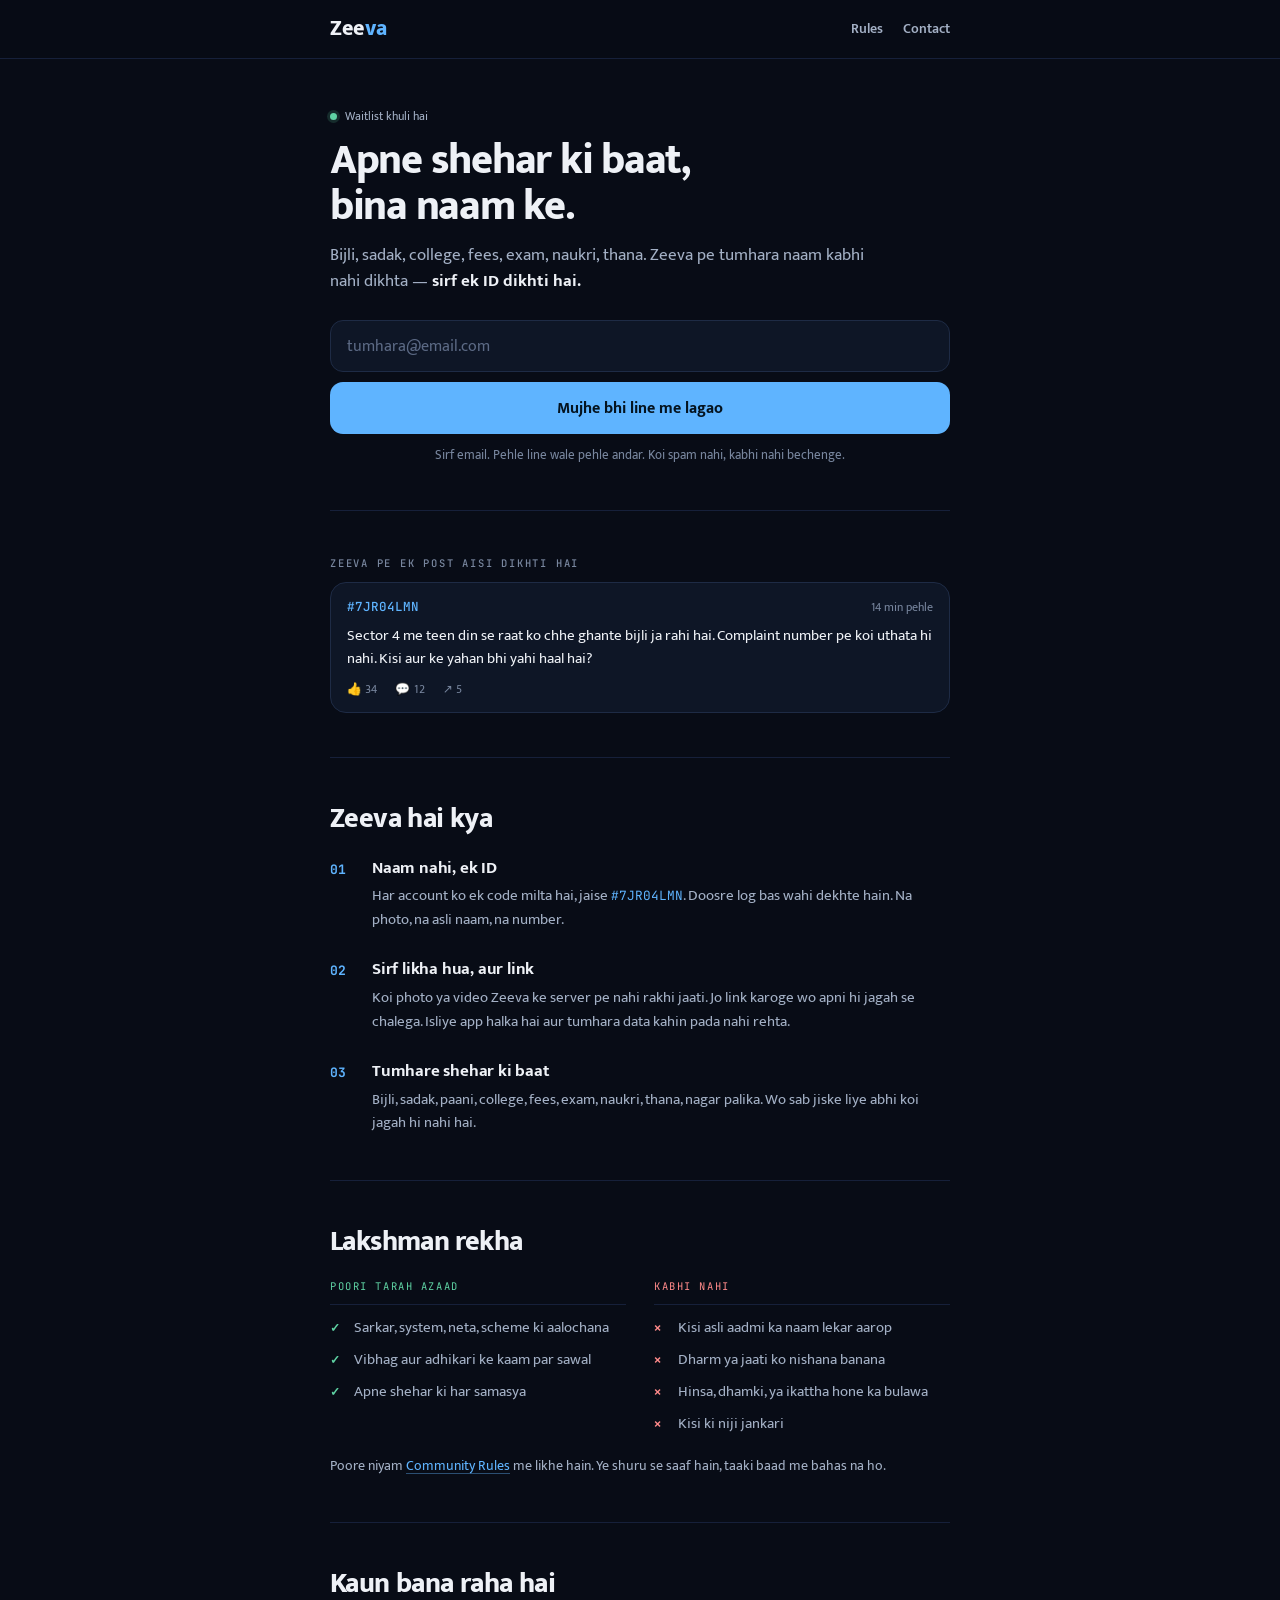
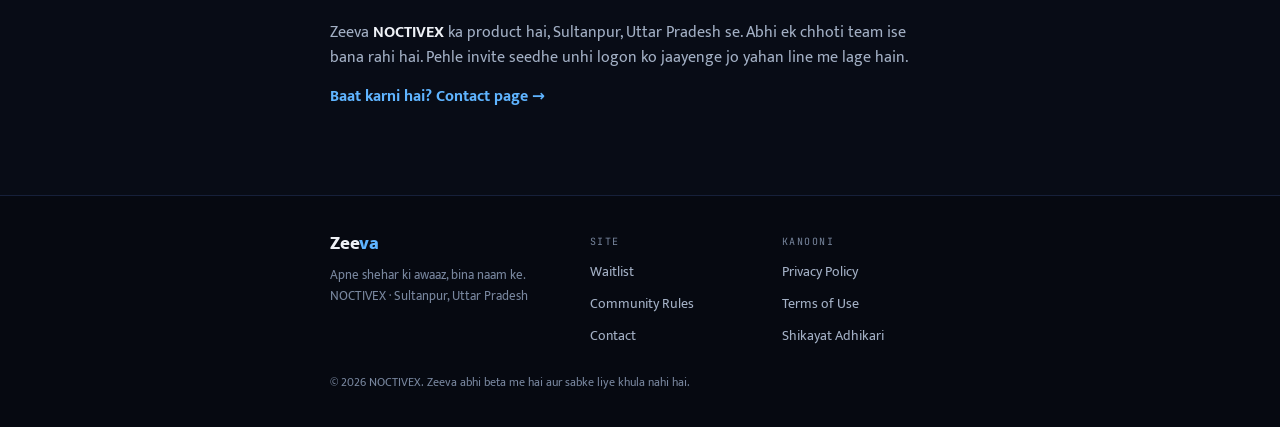
==== index.html @ e88ceaba "Add files via upload" ====
<!doctype html>
<html lang="hi">
<head>
<meta charset="utf-8">
<meta name="viewport" content="width=device-width, initial-scale=1, viewport-fit=cover">
<meta name="description" content="Apne shehar ki awaaz, bina naam ke. Zeeva beta ke liye line me lag jao.">
<meta name="theme-color" content="#080c16">
<meta property="og:title" content="Zeeva — apne shehar ki baat, bina naam ke.">
<meta property="og:description" content="Apne shehar ki awaaz, bina naam ke. Zeeva beta ke liye line me lag jao.">
<meta property="og:type" content="website">
<link rel="preconnect" href="https://fonts.googleapis.com">
<link rel="preconnect" href="https://fonts.gstatic.com" crossorigin>
<link rel="stylesheet" href="https://fonts.googleapis.com/css2?family=Mukta:wght@400;500;600;700;800&family=JetBrains+Mono:wght@400;500;700&display=swap">
<link rel="stylesheet" href="styles.css">
<title>Zeeva Waitlist</title>
</head>
<body>
<header class="shell-head">
  <div class="shell-head-in">
    <a class="mark" href="index.html">Zee<span>va</span></a>
    <nav class="mainnav">
      <a href="rules.html">Rules</a>
      <a href="contact.html">Contact</a>
    </nav>
  </div>
</header>
<main class="shell-main">
<div class="hero">
  <p class="live"><span class="live-dot" aria-hidden="true"></span>Waitlist khuli hai</p>

  <!-- The count is real, read from the sheet at load. It stays hidden until there are
       enough people for it to mean something; until then the headline below carries the page. -->
  <div class="count" id="countBlock" hidden>
    <p class="kicker kicker-blue">Ab tak line me</p>
    <strong class="count-n" id="countN">0</strong>
    <p class="count-sub"><b>log Zeeva ka intezaar kar rahe hain.</b> Tum bhi lag jao.</p>
  </div>

  <h1 class="hero-title">Apne shehar ki baat,<br>bina naam ke.</h1>
  <p class="hero-lede">Bijli, sadak, college, fees, exam, naukri, thana. Zeeva pe tumhara naam kabhi nahi dikhta &mdash;
     <b>sirf ek ID dikhti hai.</b></p>
</div>

<div class="join" id="join">
  <div id="formView">
    <form id="waitForm" novalidate>
      <label class="sr" for="emailInput">Email</label>
      <input type="email" id="emailInput" name="email" placeholder="tumhara@email.com" autocomplete="email" required>
      <button type="submit" id="joinBtn">Mujhe bhi line me lagao</button>
    </form>
    <p class="join-fine">Sirf email. Pehle line wale pehle andar. Koi spam nahi, kabhi nahi bechenge.</p>
    <p class="join-err" id="errMsg" hidden></p>
  </div>
  <div id="doneView" class="done" hidden>
    <span class="done-tick" aria-hidden="true"><svg viewBox="0 0 24 24" width="18" height="18" fill="none" stroke="currentColor" stroke-width="2.5" stroke-linecap="round" stroke-linejoin="round"><path d="M4 12.5l5 5L20 6.5"/></svg></span>
    <h2 id="doneTitle">Tum line me ho.</h2>
    <p id="doneText">Invite isi email pe aayega. Tab tak kuch karne ki zarurat nahi.</p>
    <div class="idcard">
      <span class="idcard-label">Andar aane pe aisi ID milegi</span>
      <b id="sampleId">#K7Q2M9XR</b>
    </div>
  </div>
</div>

<section class="band" id="recentBand" hidden>
  <p class="kicker">Abhi-abhi jude</p>
  <div class="recent" id="recentList"></div>
</section>

<section class="band">
  <p class="kicker">Zeeva pe ek post aisi dikhti hai</p>
  <article class="post">
    <div class="post-head"><span class="pid">#7JR04LMN</span><span class="post-when">14 min pehle</span></div>
    <p>Sector 4 me teen din se raat ko chhe ghante bijli ja rahi hai. Complaint number pe koi uthata hi nahi.
       Kisi aur ke yahan bhi yahi haal hai?</p>
    <div class="post-react"><span>&#128077; 34</span><span>&#128172; 12</span><span>&#8599; 5</span></div>
  </article>
</section>

<section class="band">
  <h2 class="sec-title">Zeeva hai kya</h2>
  <div class="rows">
    <div class="row">
      <span class="row-num">01</span>
      <div class="row-body">
        <h3>Naam nahi, ek ID</h3>
        <p>Har account ko ek code milta hai, jaise <code>#7JR04LMN</code>. Doosre log bas wahi dekhte hain. Na photo, na asli naam, na number.</p>
      </div>
    </div>
    <div class="row">
      <span class="row-num">02</span>
      <div class="row-body">
        <h3>Sirf likha hua, aur link</h3>
        <p>Koi photo ya video Zeeva ke server pe nahi rakhi jaati. Jo link karoge wo apni hi jagah se chalega. Isliye app halka hai aur tumhara data kahin pada nahi rehta.</p>
      </div>
    </div>
    <div class="row">
      <span class="row-num">03</span>
      <div class="row-body">
        <h3>Tumhare shehar ki baat</h3>
        <p>Bijli, sadak, paani, college, fees, exam, naukri, thana, nagar palika. Wo sab jiske liye abhi koi jagah hi nahi hai.</p>
      </div>
    </div>
  </div>
</section>

<section class="band">
  <h2 class="sec-title">Lakshman rekha</h2>
  <div class="split">
    <div class="split-col">
      <p class="split-head split-head-good">Poori tarah azaad</p>
      <ul class="tick-list">
        <li>Sarkar, system, neta, scheme ki aalochana</li>
        <li>Vibhag aur adhikari ke kaam par sawal</li>
        <li>Apne shehar ki har samasya</li>
      </ul>
    </div>
    <div class="split-col">
      <p class="split-head split-head-bad">Kabhi nahi</p>
      <ul class="cross-list">
        <li>Kisi asli aadmi ka naam lekar aarop</li>
        <li>Dharm ya jaati ko nishana banana</li>
        <li>Hinsa, dhamki, ya ikattha hone ka bulawa</li>
        <li>Kisi ki niji jankari</li>
      </ul>
    </div>
  </div>
  <p class="band-note">Poore niyam <a href="rules.html">Community Rules</a> me likhe hain. Ye shuru se saaf hain, taaki baad me bahas na ho.</p>
</section>

<section class="band">
  <h2 class="sec-title">Kaun bana raha hai</h2>
  <p class="prose">Zeeva <b>NOCTIVEX</b> ka product hai, Sultanpur, Uttar Pradesh se. Abhi ek chhoti team ise bana rahi hai.
     Pehle invite seedhe unhi logon ko jaayenge jo yahan line me lage hain.</p>
  <p class="prose"><a class="link-arrow" href="contact.html">Baat karni hai? Contact page</a></p>
</section>
</main>
<footer class="shell-foot">
  <div class="foot-in">
    <div class="foot-brand">
      <div class="mark mark-sm">Zee<span>va</span></div>
      <p>Apne shehar ki awaaz, bina naam ke.<br>NOCTIVEX · Sultanpur, Uttar Pradesh</p>
    </div>
    <nav class="foot-nav">
      <span class="foot-label">Site</span>
      <a href="index.html">Waitlist</a>
      <a href="rules.html">Community Rules</a>
      <a href="contact.html">Contact</a>
    </nav>
    <nav class="foot-nav">
      <span class="foot-label">Kanooni</span>
      <a href="privacy.html">Privacy Policy</a>
      <a href="terms.html">Terms of Use</a>
      <a href="contact.html#grievance">Shikayat Adhikari</a>
    </nav>
  </div>
  <p class="foot-base">© 2026 NOCTIVEX. Zeeva abhi beta me hai aur sabke liye khula nahi hai.</p>
</footer>
<script>
/* ───────────────────────────────────────────────────────────────
   DEPLOY SE PEHLE SIRF YE TEEN LINE BADALNI HAIN
   ─────────────────────────────────────────────────────────────── */
var FORM_URL = "https://script.google.com/macros/s/AKfycbwdSAIzlb4fC4mGwNX38xgOl-9HwPNO9xpGgg4PNM4Db-d7NNtj9ZOTdimFLYjKhPs4/exec";       /* Google Apps Script ka web-app address (.../exec) — sirf yahi bharna hai */
var SHOW_COUNT_AT = 50;  /* itne log hone par hi ginti dikhegi */

(function () {
  "use strict";

  /* Har baar nayi sample ID, taaki andaza ho ki kaisi dikhegi. */
  var chars = "ABCDEFGHJKLMNPQRSTUVWXYZ23456789", code = "";
  for (var c = 0; c < 8; c++) code += chars[Math.floor(Math.random() * chars.length)];
  var sample = document.getElementById("sampleId");
  if (sample) sample.textContent = "#" + code;

  /* ── asli ginti, sheet se ──────────────────────────────────────
     Jab tak SHOW_COUNT_AT log nahi hote, ginti dikhti hi nahi — "7 log line me hain"
     bharosa todta hai, banata nahi. Fetch fail ho to bhi page poora dikhta hai. */
  var countBlock = document.getElementById("countBlock"),
      countN = document.getElementById("countN"),
      recentBand = document.getElementById("recentBand"),
      recentList = document.getElementById("recentList");

  function ago(ms) {
    var m = Math.floor((Date.now() - ms) / 60000);
    if (m < 1) return "abhi";
    if (m < 60) return m + " min pehle";
    var h = Math.floor(m / 60);
    if (h < 24) return h + (h === 1 ? " ghanta pehle" : " ghante pehle");
    var d = Math.floor(h / 24);
    return d + (d === 1 ? " din pehle" : " din pehle");
  }

  function paint(data) {
    var n = Number(data && data.count) || 0;
    if (n >= SHOW_COUNT_AT) {
      countN.textContent = n.toLocaleString("en-IN");
      countBlock.hidden = false;
    }
    var recent = (data && data.recent) || [];
    if (n >= SHOW_COUNT_AT && recent.length) {
      recentList.textContent = "";
      recent.slice(0, 3).forEach(function (t) {
        var row = document.createElement("div");
        row.className = "recent-row";
        var who = document.createElement("span");
        who.textContent = "Koi juda";
        var when = document.createElement("time");
        when.textContent = ago(Number(t));
        row.appendChild(who);
        row.appendChild(when);
        recentList.appendChild(row);
      });
      recentBand.hidden = false;
    }
  }

  if (FORM_URL) {
    fetch(FORM_URL)
      .then(function (r) { return r.json(); })
      .then(paint)
      .catch(function () { /* ginti nahi mili — page waise hi theek hai */ });
  }

  /* App band tha jab kisi ne email diya: wo email browser me ruka rehta hai aur ab bheja jata hai. */
  function pending(set) {
    try {
      if (set === undefined) return localStorage.getItem("zeeva-pending") || "";
      if (set) localStorage.setItem("zeeva-pending", set); else localStorage.removeItem("zeeva-pending");
    } catch (e) { /* private window — safety net band, baaki sab chalta hai */ }
    return "";
  }

  function send(email) {
    /* no-cors: Apps Script ka jawab padha nahi ja sakta, par bhej diya jata hai. */
    return fetch(FORM_URL, {
      method: "POST",
      mode: "no-cors",
      body: new URLSearchParams({ email: email, at: new Date().toISOString() })
    });
  }

  var waiting = pending();
  if (FORM_URL && waiting) {
    send(waiting).then(function () { pending(null); }).catch(function () { /* agli baar phir koshish */ });
  }

  /* ── form ─────────────────────────────────────────────────────── */
  var form = document.getElementById("waitForm");
  if (!form) return;
  var input = document.getElementById("emailInput"),
      btn = document.getElementById("joinBtn"),
      err = document.getElementById("errMsg"),
      formView = document.getElementById("formView"),
      doneView = document.getElementById("doneView"),
      doneTitle = document.getElementById("doneTitle"),
      doneText = document.getElementById("doneText");

  form.addEventListener("submit", function (e) {
    e.preventDefault();
    err.hidden = true;
    var email = input.value.trim();
    if (!/^[^\s@]+@[^\s@]+\.[^\s@]{2,}$/.test(email)) {
      err.textContent = "Email thoda check kar lo, kuch galat lag raha hai.";
      err.hidden = false;
      input.focus();
      return;
    }
    if (!FORM_URL) {
      formView.hidden = true;
      doneView.hidden = false;
      doneTitle.textContent = "Preview mode";
      doneText.textContent = "Ye abhi sirf design hai, koi email save nahi hua. Deploy karte waqt FORM_URL bhar do.";
      return;
    }
    btn.disabled = true;
    btn.textContent = "Bhej rahe hain...";
    send(email).then(function () {
      pending(null);
      formView.hidden = true;
      doneView.hidden = false;
    }).catch(function () {
      /* Net nahi hai: email browser me rakh lete hain aur agli baar khud bhej denge. */
      pending(email);
      btn.disabled = false;
      btn.textContent = "Mujhe bhi line me lagao";
      err.textContent = "Abhi bhej nahi paye. Tumhara email is phone me rakh liya hai — ye page dobara khologe to apne aap chala jayega.";
      err.hidden = false;
    });
  });
})();
</script>
</body>
</html>
---- styles.css ----
/* ===========================================================================
   Zeeva — waitlist site · look "Ginti"
   Ginti hi hero hai: bada mono number, uske neeche sab kuch. Baaki page shaant
   rehte hain taaki wo ek number sabse pehle dikhe. Sirf dark, app ki tarah.
   =========================================================================== */

:root {
  color-scheme: dark;
  padding: env(safe-area-inset-top, 0px) 0 env(safe-area-inset-bottom, 0px);

  --bg:        #080c16;
  --surface:   #0e1626;
  --surface-2: #131e33;
  --line:      #1e2b45;
  --hair:      #16203a;

  --fg:   #eef1f6;
  --fg-2: #a3b0c5;
  --fg-3: #78869e;

  --blue:  #5fb4ff;
  --green: #5fd3a4;
  --amber: #ffb340;
  --red:   #ff8a8a;

  --body: "Mukta", "Segoe UI", system-ui, -apple-system, sans-serif;
  --mono: "JetBrains Mono", ui-monospace, Menlo, "Courier New", monospace;

  --col: 660px;
}

* { box-sizing: border-box; }
[hidden] { display: none !important; }

body {
  margin: 0;
  background: var(--bg);
  color: var(--fg);
  font-family: var(--body);
  font-size: 16px;
  line-height: 1.62;
  -webkit-font-smoothing: antialiased;
}

a { color: var(--blue); text-decoration-color: rgba(95, 180, 255, .4); text-underline-offset: 3px; }
a:hover { text-decoration-color: var(--blue); }
:focus-visible { outline: 2px solid var(--blue); outline-offset: 3px; border-radius: 4px; }
code { font-family: var(--mono); font-size: .88em; color: var(--blue); }
b, strong { font-weight: 700; color: var(--fg); }
.sr { position: absolute; width: 1px; height: 1px; overflow: hidden; clip: rect(0 0 0 0); white-space: nowrap; }

/* ── shell ──────────────────────────────────────────────────────────────── */

.shell-head {
  position: sticky;
  top: env(safe-area-inset-top, 0px);
  z-index: 20;
  background: rgba(8, 12, 22, .9);
  backdrop-filter: blur(10px);
  -webkit-backdrop-filter: blur(10px);
  border-bottom: 1px solid var(--hair);
}
.shell-head-in {
  width: 100%; max-width: var(--col); margin: 0 auto;
  padding-inline: 20px;
  height: 58px;
  display: flex; align-items: center; justify-content: space-between; gap: 16px;
}
.mark {
  font-size: 22px; font-weight: 800; letter-spacing: -.012em;
  color: var(--fg); text-decoration: none; line-height: 1;
}
.mark span { color: var(--blue); }
.mark-sm { font-size: 19px; }

.mainnav { display: flex; gap: 20px; }
.mainnav a { font-size: 14px; font-weight: 600; color: var(--fg-2); text-decoration: none; }
.mainnav a:hover, .mainnav a.on { color: var(--fg); }

.shell-main {
  width: 100%; max-width: var(--col); margin: 0 auto;
  padding-inline: 20px;
  padding-block: 36px 72px;
}

/* ── shared ─────────────────────────────────────────────────────────────── */

.kicker {
  font-family: var(--mono);
  font-size: 10.5px; font-weight: 500;
  letter-spacing: .17em; text-transform: uppercase;
  color: var(--fg-3);
  margin: 0 0 10px;
}
.kicker-blue { color: var(--blue); }

.sec-title {
  font-size: clamp(23px, 5vw, 28px);
  font-weight: 800; line-height: 1.18; letter-spacing: -.022em;
  text-wrap: balance;
  margin: 0 0 20px;
}

.band { padding-block: 44px 0; }
.band + .band { border-top: 1px solid var(--hair); margin-top: 44px; padding-top: 44px; }
.band-note { margin: 20px 0 0; font-size: 14px; color: var(--fg-2); }

.prose { margin: 0 0 14px; font-size: 15.5px; color: var(--fg-2); max-width: 38em; }
.prose b { color: var(--fg); }
.link-arrow { font-weight: 700; text-decoration: none; }
.link-arrow::after { content: " \2192"; }

/* ── hero: the count ────────────────────────────────────────────────────── */

.live {
  display: inline-flex; align-items: center; gap: 8px;
  font-size: 12px; color: var(--fg-2);
}
.live-dot {
  width: 7px; height: 7px; border-radius: 4px; background: var(--green);
  box-shadow: 0 0 0 3px rgba(95, 211, 164, .16);
}

.count { margin-bottom: 18px; }
.count-n {
  display: block;
  font-family: var(--mono);
  font-size: clamp(52px, 16vw, 76px);
  font-weight: 700; line-height: .9; letter-spacing: -.035em;
  color: var(--blue);
  font-variant-numeric: tabular-nums;
  margin: 2px 0 8px;
}
.count-sub { margin: 0; font-size: 16px; line-height: 1.45; color: var(--fg-2); }
.count-sub b { color: var(--fg); }

.hero-title {
  font-size: clamp(31px, 8.2vw, 42px);
  font-weight: 800; line-height: 1.08; letter-spacing: -.03em;
  text-wrap: balance;
  margin: 0 0 14px;
}
.hero-lede { margin: 0 0 26px; font-size: 16.5px; line-height: 1.55; color: var(--fg-2); max-width: 33em; }
.hero-lede b { color: var(--fg); }

/* ── signup ─────────────────────────────────────────────────────────────── */

.join { margin-bottom: 14px; }
.join form { display: flex; flex-direction: column; gap: 10px; }
.join input[type="email"] {
  width: 100%; height: 52px; padding: 0 16px;
  border: 1px solid var(--line); border-radius: 13px;
  background: var(--surface); color: var(--fg);
  font: inherit; font-size: 15.5px;
}
.join input[type="email"]::placeholder { color: #5c6a85; }
.join input[type="email"]:focus-visible {
  outline: none; border-color: var(--blue);
  box-shadow: 0 0 0 3px rgba(95, 180, 255, .16);
}
.join button {
  width: 100%; height: 52px;
  border: 0; border-radius: 13px;
  background: var(--blue); color: #04131f;
  font-family: var(--body); font-size: 16px; font-weight: 700;
  cursor: pointer;
  transition: filter .12s ease, transform .12s ease;
}
.join button:hover { filter: brightness(1.07); }
.join button:active { transform: translateY(1px); }
.join button[disabled] { opacity: .6; cursor: default; }
.join-fine { margin: 12px 0 0; font-size: 12.5px; line-height: 1.55; color: var(--fg-3); text-align: center; }
.join-err { margin: 12px 0 0; font-size: 13.5px; color: var(--red); text-align: center; }

.done { border: 1px solid rgba(95, 211, 164, .4); background: rgba(95, 211, 164, .06); border-radius: 16px; padding: 20px 18px; }
.done-tick {
  width: 36px; height: 36px; border-radius: 18px;
  background: rgba(95, 211, 164, .15); color: var(--green);
  display: inline-flex; align-items: center; justify-content: center;
  margin-bottom: 12px;
}
.done h2 { margin: 0 0 5px; font-size: 22px; font-weight: 800; letter-spacing: -.02em; }
.done p { margin: 0; font-size: 14.5px; color: var(--fg-2); }
.idcard { margin-top: 15px; border: 1px dashed var(--line); border-radius: 12px; padding: 12px 14px; }
.idcard-label {
  display: block; font-family: var(--mono);
  font-size: 10px; letter-spacing: .14em; text-transform: uppercase;
  color: var(--fg-3); margin-bottom: 4px;
}
.idcard b { font-family: var(--mono); font-size: 20px; font-weight: 700; color: var(--blue); }

/* ── recent joins ───────────────────────────────────────────────────────── */

.recent { border: 1px solid var(--line); border-radius: 15px; background: var(--surface); overflow: hidden; }
.recent-row {
  display: flex; align-items: center; justify-content: space-between; gap: 12px;
  padding: 11px 15px;
  font-size: 13.5px;
}
.recent-row + .recent-row { border-top: 1px solid var(--hair); }
.recent-row span:first-child { color: var(--fg-2); }
.recent-row time { font-family: var(--mono); font-size: 12px; color: var(--blue); }

/* ── sample post ────────────────────────────────────────────────────────── */

.post { border: 1px solid var(--line); border-radius: 16px; background: var(--surface); padding: 14px 16px 12px; }
.post-head { display: flex; align-items: baseline; justify-content: space-between; gap: 12px; margin-bottom: 8px; }
.pid { font-family: var(--mono); font-size: 12.5px; font-weight: 500; color: var(--blue); }
.post-when { font-size: 11.5px; color: var(--fg-3); white-space: nowrap; }
.post p { margin: 0 0 10px; font-size: 15px; line-height: 1.5; }
.post-react { display: flex; gap: 18px; font-size: 12px; color: var(--fg-3); font-variant-numeric: tabular-nums; }

/* ── numbered rows ──────────────────────────────────────────────────────── */

.rows { display: flex; flex-direction: column; gap: 24px; }
.row { display: flex; gap: 16px; }
.row-num {
  flex: 0 0 auto; width: 26px;
  font-family: var(--mono); font-size: 13px; font-weight: 700;
  color: var(--blue); padding-top: 4px;
}
.row-body { min-width: 0; }
.row-body h3 { margin: 0 0 4px; font-size: 16.5px; font-weight: 700; letter-spacing: -.012em; }
.row-body p { margin: 0; font-size: 14.5px; color: var(--fg-2); }

/* ── allowed / not allowed ──────────────────────────────────────────────── */

.split { display: grid; grid-template-columns: 1fr; gap: 22px; }
@media (min-width: 620px) { .split { grid-template-columns: 1fr 1fr; gap: 28px; } }
.split-col { min-width: 0; }
.split-head {
  font-family: var(--mono);
  font-size: 10.5px; letter-spacing: .15em; text-transform: uppercase;
  margin: 0 0 12px; padding-bottom: 9px; border-bottom: 1px solid var(--hair);
}
.split-head-good { color: var(--green); }
.split-head-bad { color: var(--red); }

.tick-list, .cross-list, .dot-list {
  margin: 0; padding: 0; list-style: none;
  display: flex; flex-direction: column; gap: 10px;
}
.tick-list li, .cross-list li, .dot-list li {
  position: relative; padding-left: 24px;
  font-size: 14.5px; line-height: 1.52; color: var(--fg-2);
}
.tick-list li::before, .cross-list li::before, .dot-list li::before {
  position: absolute; left: 0; top: 0;
  font-family: var(--mono); font-size: 12px; font-weight: 700; line-height: 1.85;
}
.tick-list li::before { content: "\2713"; color: var(--green); }
.cross-list li::before { content: "\2715"; color: var(--red); }
.dot-list li::before { content: "\2014"; color: var(--fg-3); }

/* ── document pages ─────────────────────────────────────────────────────── */

.doc { max-width: 40em; }
.doc-title {
  font-size: clamp(30px, 7.5vw, 40px);
  font-weight: 800; line-height: 1.1; letter-spacing: -.032em;
  text-wrap: balance;
  margin: 0 0 10px;
}
.doc-date { font-family: var(--mono); font-size: 11.5px; color: var(--fg-3); margin: 0 0 24px; }
.doc-intro {
  font-size: 16px; line-height: 1.6; color: var(--fg-2);
  margin: 0 0 8px; padding-bottom: 28px; border-bottom: 1px solid var(--hair);
}
.doc-sec { padding-block: 28px 0; }
.doc-sec + .doc-sec { border-top: 1px solid var(--hair); margin-top: 28px; }
.doc-num {
  display: block;
  font-family: var(--mono); font-size: 13px; font-weight: 700;
  letter-spacing: .06em; color: var(--blue);
  margin-bottom: 6px;
}
.doc-sec h2 {
  font-size: 21px; font-weight: 800; letter-spacing: -.022em;
  margin: 0 0 12px;
}
.doc-sec p { margin: 0 0 12px; font-size: 15.5px; color: var(--fg-2); }
.doc-sec p:last-child { margin-bottom: 0; }
.doc-sec ul { margin: 0 0 14px; }

.callout {
  border-left: 3px solid var(--green);
  background: rgba(95, 211, 164, .06);
  border-radius: 0 12px 12px 0;
  padding: 14px 16px; margin: 0 0 14px;
}
.callout p { margin: 0; color: var(--fg); font-size: 15px; }
.callout-warn { border-left-color: var(--amber); background: rgba(255, 179, 64, .06); }

/* ── cards (contact) ────────────────────────────────────────────────────── */

.card { background: var(--surface); border: 1px solid var(--line); border-radius: 16px; padding: 20px; }
.card-accent { border-color: rgba(95, 180, 255, .4); background: var(--surface-2); }
.card-label {
  font-family: var(--mono);
  font-size: 10.5px; letter-spacing: .15em; text-transform: uppercase;
  color: var(--fg-3); margin: 0 0 14px;
}
.card-text { margin: 0 0 10px; font-size: 14.5px; color: var(--fg-2); }
.card-note {
  margin: 16px 0 0; padding-top: 14px; border-top: 1px solid var(--hair);
  font-size: 12.5px; line-height: 1.6; color: var(--fg-3);
}
.cards-2 { display: grid; grid-template-columns: 1fr; gap: 12px; margin-top: 12px; }
@media (min-width: 620px) { .cards-2 { grid-template-columns: 1fr 1fr; } }

.pairs { margin: 0; display: flex; flex-direction: column; gap: 12px; }
.pairs > div { display: grid; grid-template-columns: 74px 1fr; gap: 12px; align-items: baseline; }
.pairs dt {
  font-family: var(--mono);
  font-size: 11px; letter-spacing: .08em; text-transform: uppercase;
  color: var(--fg-3);
}
.pairs dd { margin: 0; font-size: 15px; line-height: 1.5; }

.mono { font-family: var(--mono); font-size: 14px; color: var(--blue); word-break: break-all; }
.copyable { user-select: all; }
.copy-btn {
  margin-left: 9px; height: 28px; padding: 0 11px;
  background: transparent; color: var(--fg-2);
  border: 1px solid var(--line); border-radius: 9px;
  font-family: var(--body); font-size: 12px; font-weight: 600;
  cursor: pointer; vertical-align: middle;
}
.copy-btn:hover { color: var(--fg); border-color: var(--blue); }

/* ── 404 ────────────────────────────────────────────────────────────────── */

.nf { padding-block: 24px 0; max-width: 34em; }
.btn-ghost {
  display: inline-block; margin-top: 8px; padding: 12px 20px;
  border: 1px solid var(--line); border-radius: 12px;
  font-size: 14.5px; font-weight: 700; text-decoration: none; color: var(--fg);
}
.btn-ghost:hover { border-color: var(--blue); }

/* ── footer ─────────────────────────────────────────────────────────────── */

.shell-foot { border-top: 1px solid var(--hair); background: #060911; }
.foot-in {
  width: 100%; max-width: var(--col); margin: 0 auto;
  padding-inline: 20px; padding-block: 38px 26px;
  display: grid; grid-template-columns: 1fr; gap: 28px;
}
@media (min-width: 620px) { .foot-in { grid-template-columns: 1.4fr 1fr 1fr; gap: 24px; } }
.foot-brand p { margin: 12px 0 0; font-size: 13px; line-height: 1.65; color: var(--fg-3); }
.foot-nav { display: flex; flex-direction: column; gap: 9px; align-items: flex-start; }
.foot-nav a { font-size: 14px; color: var(--fg-2); text-decoration: none; }
.foot-nav a:hover { color: var(--fg); }
.foot-label {
  font-family: var(--mono);
  font-size: 10px; letter-spacing: .15em; text-transform: uppercase;
  color: var(--fg-3); margin-bottom: 2px;
}
.foot-base {
  max-width: var(--col); margin: 0 auto;
  padding-inline: 20px; padding-block: 0 34px;
  font-size: 12px; color: var(--fg-3);
}

@media (prefers-reduced-motion: reduce) {
  * { transition-duration: .01ms !important; animation-duration: .01ms !important; }
}
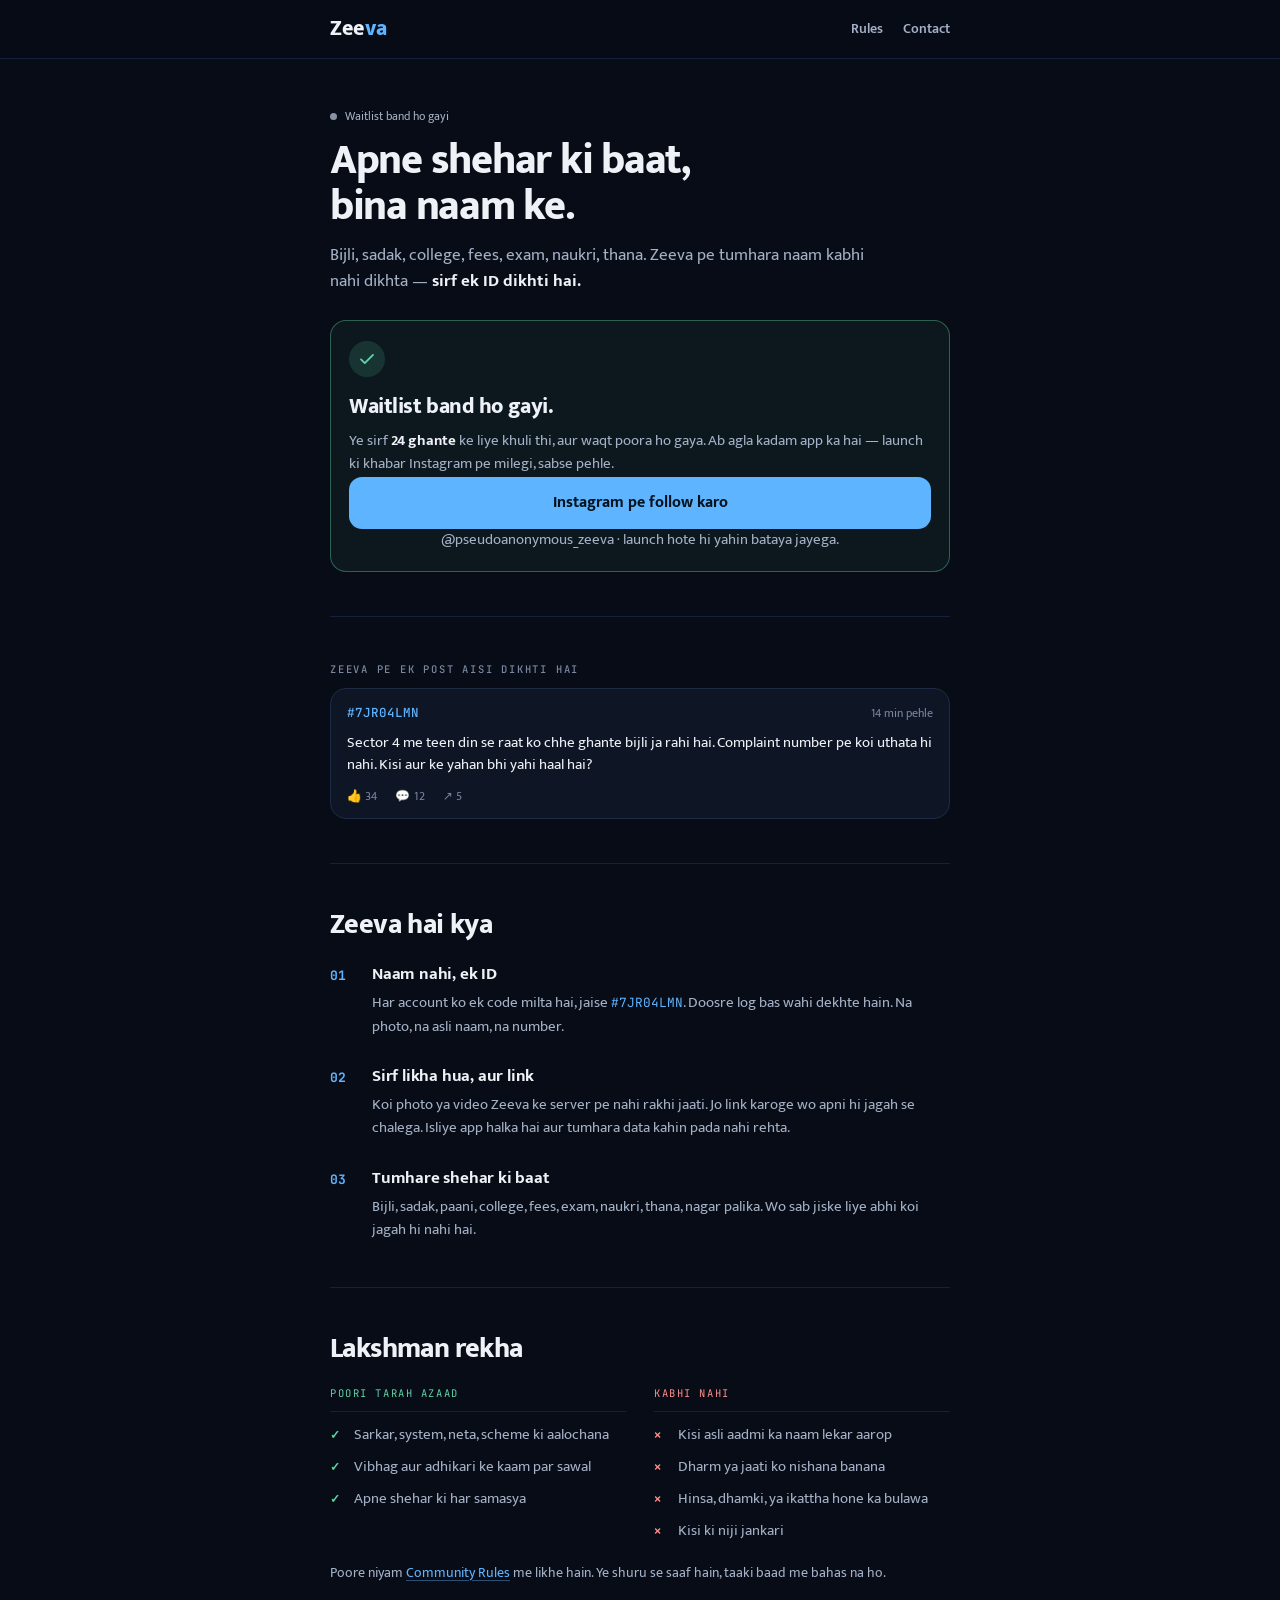
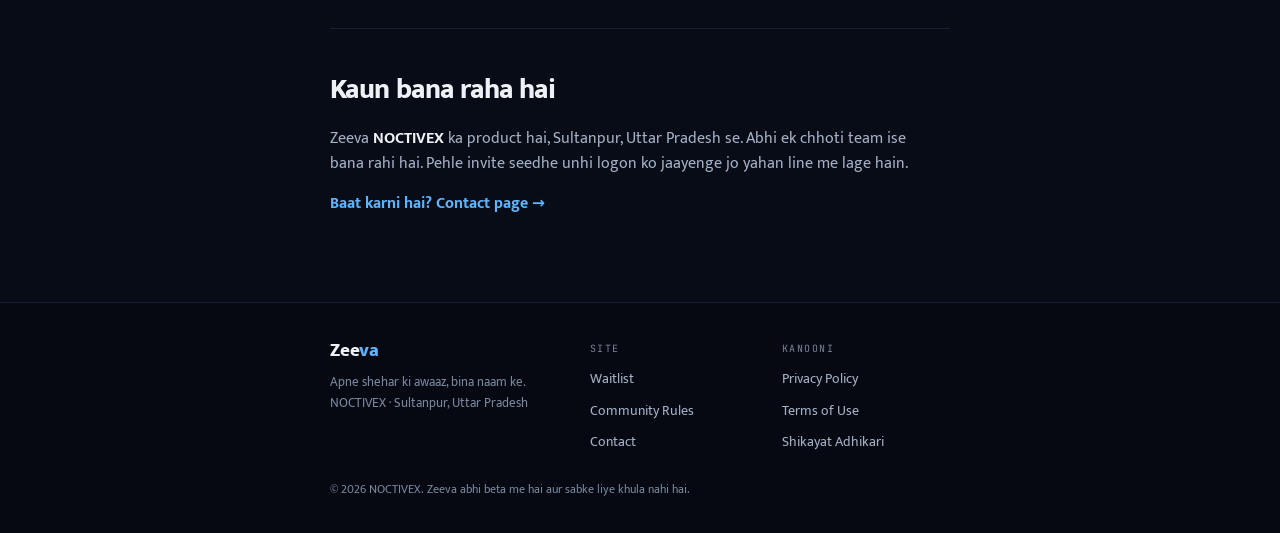
==== commit fcf6e949: "Add files via upload" ====
--- a/index.html
+++ b/index.html
@@ -26,7 +26,7 @@
 </header>
 <main class="shell-main">
 <div class="hero">
-  <p class="live"><span class="live-dot" aria-hidden="true"></span>Waitlist khuli hai</p>
+  <p class="live"><span class="live-dot" aria-hidden="true" style="background:#8a93a6;box-shadow:none;animation:none"></span>Waitlist band ho gayi</p>
 
   <!-- The count is real, read from the sheet at load. It stays hidden until there are
        enough people for it to mean something; until then the headline below carries the page. -->
@@ -41,24 +41,20 @@
      <b>sirf ek ID dikhti hai.</b></p>
 </div>
 
+<!-- Waitlist 11 Oct 2026 ko band kar di gayi — wo sirf 24 ghante ke liye khuli thi.
+     Form hata diya gaya hai; email ab koi nahi bhej sakta. Page isliye zinda hai ki
+     jo log ab bhi aate hain wo Instagram tak pahunch jayein, aur visit ginti chalti rahe.
+     Dobara kholna ho to niche wale block ki jagah purana form wapas daal dena. -->
 <div class="join" id="join">
-  <div id="formView">
-    <form id="waitForm" novalidate>
-      <label class="sr" for="emailInput">Email</label>
-      <input type="email" id="emailInput" name="email" placeholder="tumhara@email.com" autocomplete="email" required>
-      <button type="submit" id="joinBtn">Mujhe bhi line me lagao</button>
-    </form>
-    <p class="join-fine">Sirf email. Pehle line wale pehle andar. Koi spam nahi, kabhi nahi bechenge.</p>
-    <p class="join-err" id="errMsg" hidden></p>
-  </div>
-  <div id="doneView" class="done" hidden>
+  <div id="doneView" class="done">
     <span class="done-tick" aria-hidden="true"><svg viewBox="0 0 24 24" width="18" height="18" fill="none" stroke="currentColor" stroke-width="2.5" stroke-linecap="round" stroke-linejoin="round"><path d="M4 12.5l5 5L20 6.5"/></svg></span>
-    <h2 id="doneTitle">Tum line me ho.</h2>
-    <p id="doneText">Invite isi email pe aayega. Tab tak kuch karne ki zarurat nahi.</p>
-    <div class="idcard">
-      <span class="idcard-label">Andar aane pe aisi ID milegi</span>
-      <b id="sampleId">#K7Q2M9XR</b>
-    </div>
+    <h2 id="doneTitle">Waitlist band ho gayi.</h2>
+    <p id="doneText">Ye sirf <b>24 ghante</b> ke liye khuli thi, aur waqt poora ho gaya.
+       Ab agla kadam app ka hai &mdash; launch ki khabar Instagram pe milegi, sabse pehle.</p>
+    <!-- Button hi rakha hai (link nahi) taaki styles.css ka #joinBtn wala design jaisa ka taisa lage. -->
+    <button type="button" id="joinBtn"
+            onclick="window.open('https://www.instagram.com/pseudoanonymous_zeeva/', '_blank', 'noopener')">Instagram pe follow karo</button>
+    <p class="join-fine">@pseudoanonymous_zeeva &middot; launch hote hi yahin bataya jayega.</p>
   </div>
 </div>
 
@@ -160,7 +156,7 @@
 /* ───────────────────────────────────────────────────────────────
    DEPLOY SE PEHLE SIRF YE TEEN LINE BADALNI HAIN
    ─────────────────────────────────────────────────────────────── */
-var FORM_URL = "https://script.google.com/macros/s/AKfycbwdSAIzlb4fC4mGwNX38xgOl-9HwPNO9xpGgg4PNM4Db-d7NNtj9ZOTdimFLYjKhPs4/exec";       /* Google Apps Script ka web-app address (.../exec) — sirf yahi bharna hai */
+var FORM_URL = "https://script.google.com/macros/s/AKfycbwdSAIzlb4fC4mGwNX38xg0l-9HwPNO9xpGgg4PNM4Db-d7NNtj9ZOTdimFLYjKhPs4/exec";       /* Google Apps Script ka web-app address (.../exec) — sirf yahi bharna hai */
 var SHOW_COUNT_AT = 50;  /* itne log hone par hi ginti dikhegi */
 
 (function () {
@@ -214,8 +210,39 @@
     }
   }
 
+  /* Is browser ki ek pehchaan — sirf isliye ki ek hi banda baar-baar aaye to do na gine jayein.
+     Ye koi naam ya email nahi, bas ek bebuniyad code hai jo isi browser me padа rehta hai. */
+  /* Kahan se aaya — har jagah ka link thoda alag hota hai (?s=story, ?s=reel, ?s=bio...), aur wahi
+     yahan padha jata hai. Agar link pe kuch nahi laga to jis site se aaya uska naam le liya jata hai;
+     Instagram apne andar wale browser se wo bhi nahi bhejta, tab "-" rehta hai. */
+  function visitSrc() {
+    try {
+      var q = new URLSearchParams(location.search).get("s");
+      if (q) return q.slice(0, 20);
+    } catch (e) {}
+    try {
+      if (document.referrer) {
+        var h = new URL(document.referrer).hostname.replace(/^www\./, "");
+        if (h && h !== location.hostname) return h.slice(0, 20);
+      }
+    } catch (e) {}
+    return "-";
+  }
+
+  function visitorId() {
+    try {
+      var v = localStorage.getItem("zeeva-vid");
+      if (!v) {
+        v = Math.random().toString(36).slice(2, 10) + Math.random().toString(36).slice(2, 6);
+        localStorage.setItem("zeeva-vid", v);
+      }
+      return v;
+    } catch (e) { return "anon"; }   /* private window — phir bhi visit gina jayega */
+  }
+
   if (FORM_URL) {
-    fetch(FORM_URL)
+    fetch(FORM_URL + (FORM_URL.indexOf("?") > -1 ? "&" : "?") + "v=" + encodeURIComponent(visitorId())
+          + "&s=" + encodeURIComponent(visitSrc()))
       .then(function (r) { return r.json(); })
       .then(paint)
       .catch(function () { /* ginti nahi mili — page waise hi theek hai */ });
@@ -230,18 +257,25 @@
     return "";
   }
 
-  function send(email) {
-    /* no-cors: Apps Script ka jawab padha nahi ja sakta, par bhej diya jata hai. */
+  function send(email, src) {
+    /* no-cors: Apps Script ka jawab padha nahi ja sakta, par bhej diya jata hai.
+       s = kahan se aaya — wahi jo visit ke saath bheja jata hai, taki har email ke
+       saamne uska channel likha ja sake (story, reel, r-himanshu, facebook...). */
     return fetch(FORM_URL, {
       method: "POST",
       mode: "no-cors",
-      body: new URLSearchParams({ email: email, at: new Date().toISOString() })
+      body: new URLSearchParams({ email: email, at: new Date().toISOString(), s: src || "-" })
     });
   }
 
+  /* Ruka hua email aise rakha jata hai: "source|email". Purane page ne sirf email
+     rakha hoga — usme '|' nahi hoga, to source "-" maan liya jata hai. */
   var waiting = pending();
   if (FORM_URL && waiting) {
-    send(waiting).then(function () { pending(null); }).catch(function () { /* agli baar phir koshish */ });
+    var cut = waiting.indexOf("|");
+    var wSrc = cut > -1 ? waiting.slice(0, cut) : "-";
+    var wMail = cut > -1 ? waiting.slice(cut + 1) : waiting;
+    send(wMail, wSrc).then(function () { pending(null); }).catch(function () { /* agli baar phir koshish */ });
   }
 
   /* ── form ─────────────────────────────────────────────────────── */
@@ -274,13 +308,14 @@
     }
     btn.disabled = true;
     btn.textContent = "Bhej rahe hain...";
-    send(email).then(function () {
+    var src = visitSrc();
+    send(email, src).then(function () {
       pending(null);
       formView.hidden = true;
       doneView.hidden = false;
     }).catch(function () {
       /* Net nahi hai: email browser me rakh lete hain aur agli baar khud bhej denge. */
-      pending(email);
+      pending(src + "|" + email);
       btn.disabled = false;
       btn.textContent = "Mujhe bhi line me lagao";
       err.textContent = "Abhi bhej nahi paye. Tumhara email is phone me rakh liya hai — ye page dobara khologe to apne aap chala jayega.";
